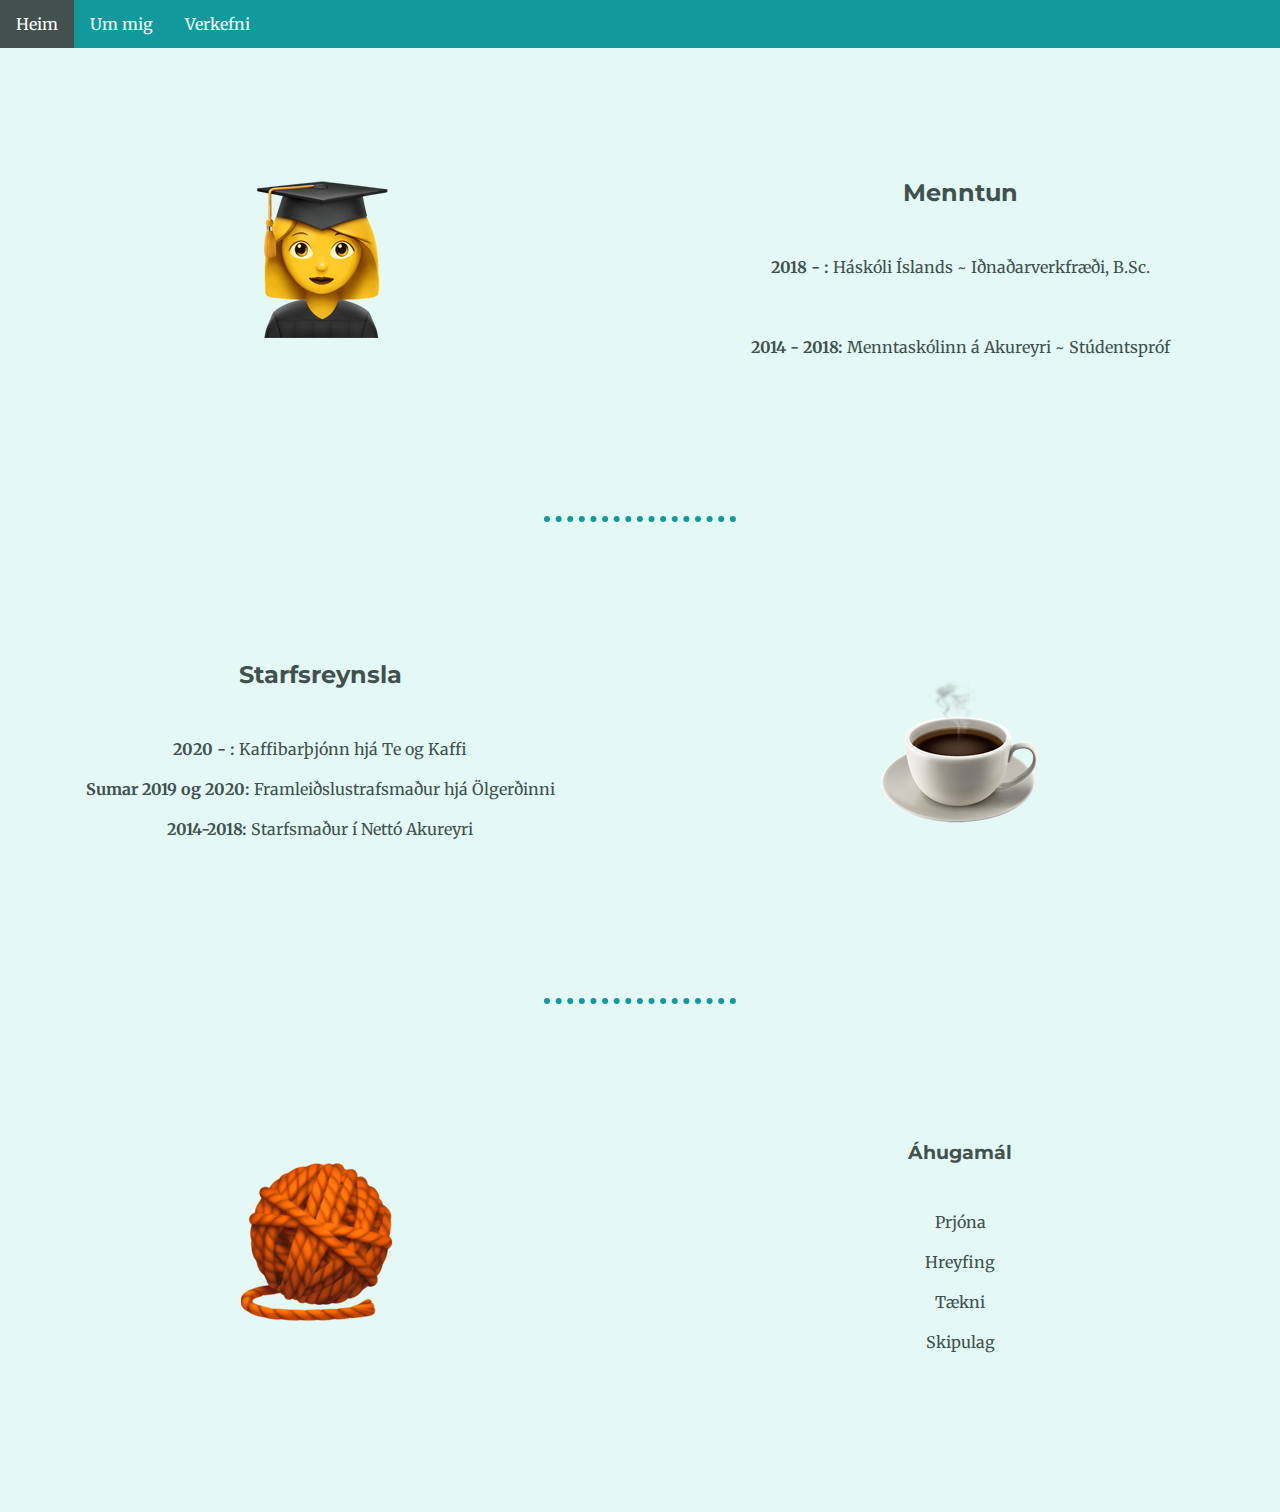
==== about.html @ ed99c7dd "Add files via upload" ====
<!DOCTYPE html>
<html lang="en" dir="ltr">
  <head>
    <meta charset="utf-8">
    <title>Um mig</title>
    <link rel="stylesheet" href="CSS/styles.css">
    <link rel="icon" href="favicon.ico">
    <link rel="preconnect" href="https://fonts.gstatic.com">
    <link href="https://fonts.googleapis.com/css2?family=Merriweather:wght@300&family=Montserrat&family=Sacramento&display=swap" rel="stylesheet">

  </head>
  <body>
    <div class="sidebar">
      <ul>
        <li><a href="index.html">Heim</a></li>
        <li><a href="about.html">Um mig</a></li>
        <li class="dropdown">
          <a href="javascript:void(0)" class="dropbtn">Verkefni</a>
          <div class="dropdown-content">
            <a href="V1.html">V1 - Vefsíðan mín</a>
            <a href="#">V2</a>
          </div>
        </li>
      </ul>
    </div>

    <div class="row">
      <div class="column">
        <br>
        <img src="images/books.png" alt="">
        <br>
        <br>
        <br>
      </div>

      <div class="column">
        <h2>Menntun</h2>
        <p><b>2018 - :</b> Háskóli Íslands ~ Iðnaðarverkfræði, B.Sc.
          <br>
          <br>
          <b>2014 - 2018:</b> Menntaskólinn á Akureyri ~ Stúdentspróf</p>
          <br>
      </div>
    </div>

    <hr>

    <div class="row">

      <div class="column">
        <h2>Starfsreynsla</h2>
        <p>
          <b>2020 -	:</b> Kaffibarþjónn hjá Te og Kaffi
          <br>
          <b>Sumar 2019 og 2020:</b>	Framleiðslustrafsmaður hjá Ölgerðinni
          <br>
          <b>2014-2018:</b>	Starfsmaður í Nettó Akureyri
        </p>
      </div>

      <div class="column">
        <br>
        <br>
        <img src="images/coffee.png" alt="">
      </div>

    </div>

    <hr>

    <div class="row">

      <div class="column">
        <br>
        <br>
        <img src="images/yarn.png" alt="">
      </div>

      <div class="column">
        <h3>Áhugamál</h3>
        <p>Prjóna <br>
          Hreyfing <br>
          Tækni <br>
          Skipulag </p>
      </div>
    </div>

<br>
<br>




    </div>
  </body>
</html>
---- CSS/styles.css ----
.container {
  position: relative;
  padding-top: 140px;
  height: 560px;
}

.efra-sky {
  position: absolute;
  right: 300px;
  top: 50px;
}

.nedra-sky {
  position: absolute;
  left: 300px;
  bottom: 250px;
}
.fjall{
  position: relative;
  top: 50px;
}

* {
  box-sizing: border-box;
}

.row {
  display: flex;
  padding-top: 100px;
  padding-bottom: 60px;
}

.column {
  flex: 50%;
  padding: 10px;
  height: 300px;
}

.button{
  position: relative;
  display: inline-block;
  border-radius: 0.35em;
  color: #fff !important;
  text-decoration: none;
  padding: 0.75em 2.5em 0.75em 2.5em;
  background-color: #11999e;
  border: 0;
  cursor: pointer;
}

body {
  background-color: #E4f9f5;
  text-align: center;
  margin: 0;
  font-family: 'Merriweather', serif;
  color: #40514e;
}

h1 {
  margin: 0 auto 0 auto;
  font-family: 'Montserrat', sans-serif;
}

h2 {
  font-family: 'Montserrat', sans-serif;
}

h3 {
  font-family: 'Montserrat', sans-serif;
}

p{
  padding: 20px;
  line-height: 40px;
}

hr{
  background-color: #E4f9f5;
  border-style: dotted none none;
  border-color: #11999e;
  border-width: 6px;
  width: 15%;
}

ul {
  list-style-type: none;
  margin: 0;
  padding: 0;
  overflow: hidden;
  background-color: #11999e;
}

li {
  float: left;
}

li a, .dropbtn {
  display: inline-block;
  color: white;
  text-align: center;
  padding: 14px 16px;
  text-decoration: none;
}

li a:hover, .dropdown:hover .dropbtn {
  background-color: #40514e;
}

li.dropdown {
  display: inline-block;
}

.dropdown-content {
  display: none;
  position: absolute;
  background-color: #f9f9f9;
  min-width: 160px;
  box-shadow: 0px 8px 16px 0px rgba(0,0,0,0.2);
  z-index: 1;
}

.dropdown-content a {
  color: #40514e;
  padding: 12px 16px;
  text-decoration: none;
  display: block;
  text-align: left;
}

.dropdown-content a:hover {background-color: #f1f1f1;}

.dropdown:hover .dropdown-content {
  display: block;
}
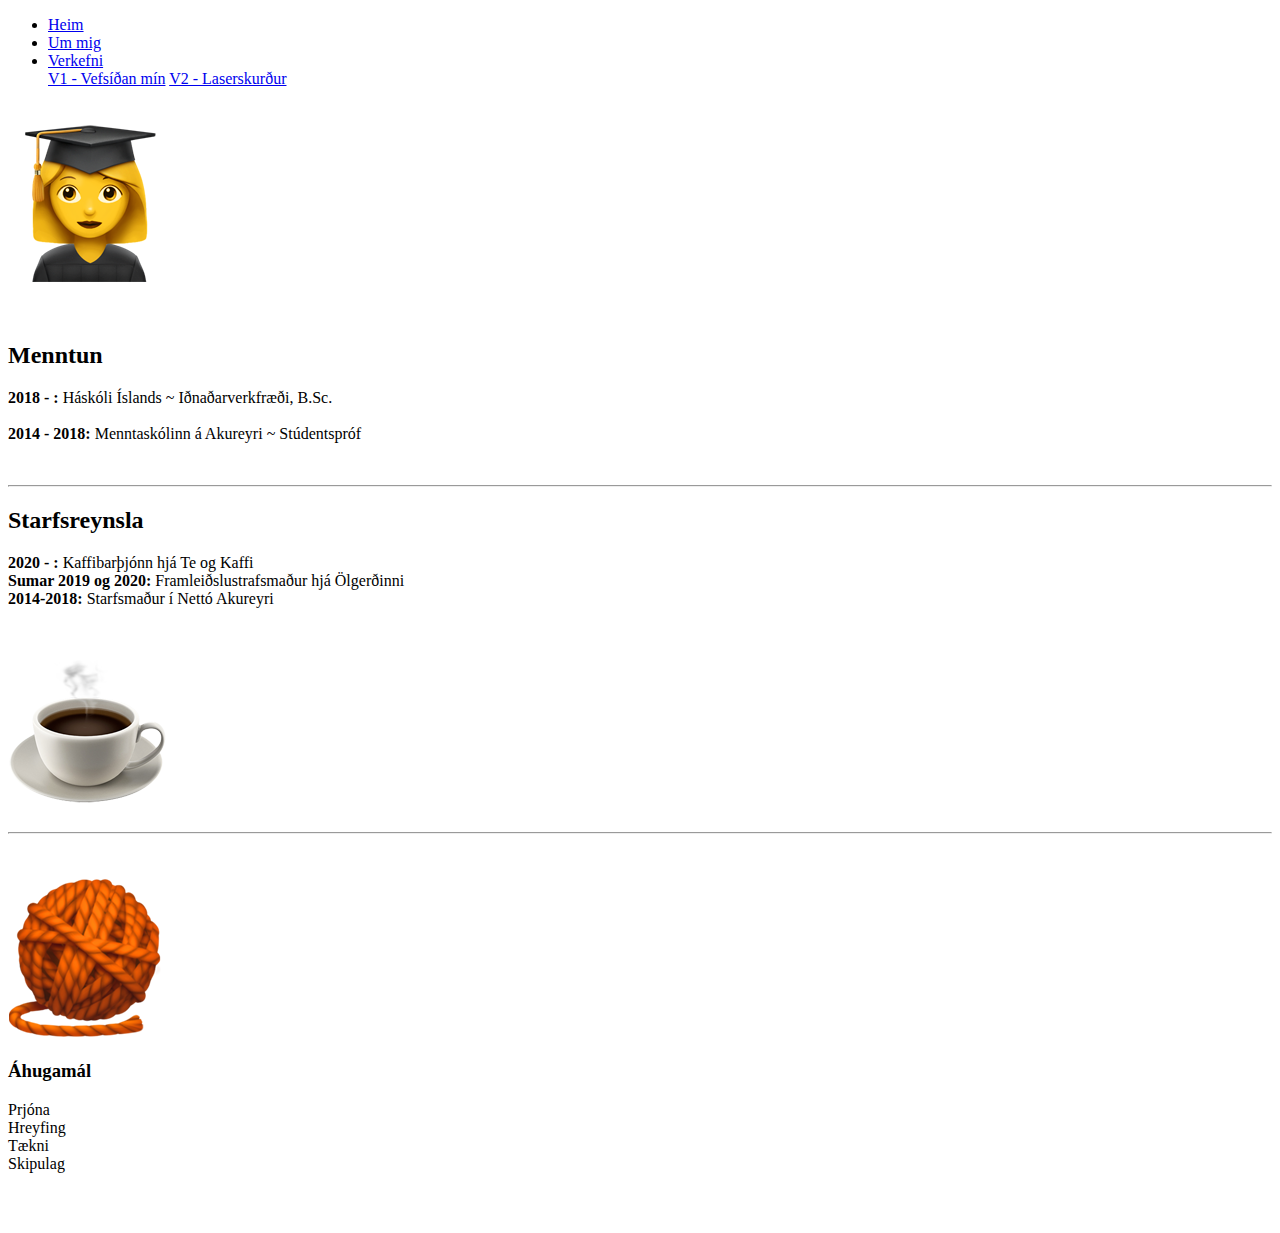
==== commit 13c69068: "Add files via upload" ====
--- a/about.html
+++ b/about.html
@@ -18,7 +18,7 @@
           <a href="javascript:void(0)" class="dropbtn">Verkefni</a>
           <div class="dropdown-content">
             <a href="V1.html">V1 - Vefsíðan mín</a>
-            <a href="#">V2</a>
+            <a href="V2.html">V2 - Laserskurður</a>
           </div>
         </li>
       </ul>
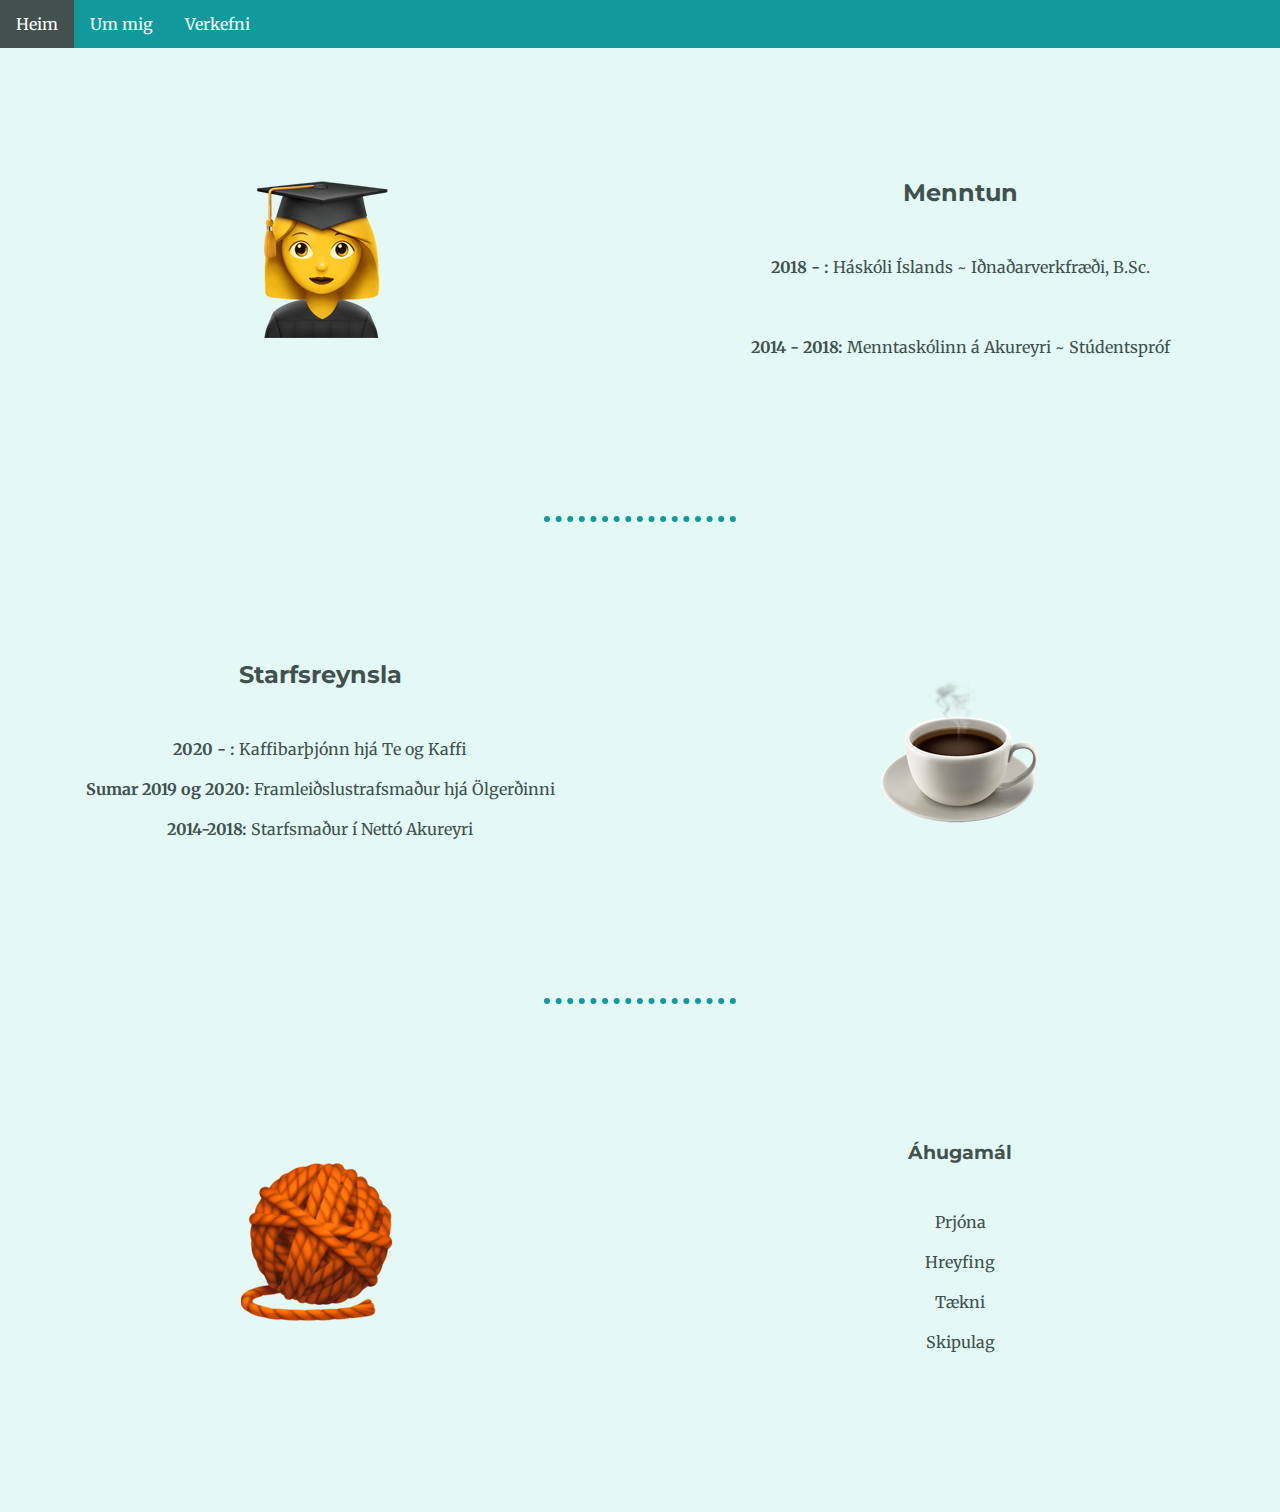
==== commit a84f6d3f: "Add files via upload" ====
--- a/about.html
+++ b/about.html
@@ -19,6 +19,7 @@
           <div class="dropdown-content">
             <a href="V1.html">V1 - Vefsíðan mín</a>
             <a href="V2.html">V2 - Laserskurður</a>
+            <a href="H1.html">H1 - Kerf prófun</a>
           </div>
         </li>
       </ul>
--- a/CSS/styles.css
+++ b/CSS/styles.css
@@ -0,0 +1,146 @@
+.container {
+  position: relative;
+  padding-top: 140px;
+  height: 560px;
+}
+
+.efra-sky {
+  position: absolute;
+  right: 300px;
+  top: 50px;
+}
+
+.nedra-sky {
+  position: absolute;
+  left: 300px;
+  bottom: 250px;
+}
+.fjall{
+  position: relative;
+  top: 50px;
+}
+
+.teikningar{
+  width: 70%;
+}
+
+.param{
+  width: 70%;
+}
+
+.timi{
+  width: 40%;
+}
+
+* {
+  box-sizing: border-box;
+}
+
+.row {
+  display: flex;
+  padding-top: 100px;
+  padding-bottom: 60px;
+}
+
+.column {
+  flex: 50%;
+  padding: 10px;
+  height: 300px;
+}
+
+.button{
+  position: relative;
+  display: inline-block;
+  border-radius: 0.35em;
+  color: #fff !important;
+  text-decoration: none;
+  padding: 0.75em 2.5em 0.75em 2.5em;
+  background-color: #11999e;
+  border: 0;
+  cursor: pointer;
+}
+
+body {
+  background-color: #E4f9f5;
+  text-align: center;
+  margin: 0;
+  font-family: 'Merriweather', serif;
+  color: #40514e;
+}
+
+h1 {
+  margin: 0 auto 0 auto;
+  font-family: 'Montserrat', sans-serif;
+}
+
+h2 {
+  font-family: 'Montserrat', sans-serif;
+}
+
+h3 {
+  font-family: 'Montserrat', sans-serif;
+}
+
+p{
+  padding: 20px;
+  line-height: 40px;
+}
+
+hr{
+  background-color: #E4f9f5;
+  border-style: dotted none none;
+  border-color: #11999e;
+  border-width: 6px;
+  width: 15%;
+}
+
+ul {
+  list-style-type: none;
+  margin: 0;
+  padding: 0;
+  overflow: hidden;
+  background-color: #11999e;
+}
+
+li {
+  float: left;
+}
+
+li a, .dropbtn {
+  display: inline-block;
+  color: white;
+  text-align: center;
+  padding: 14px 16px;
+  text-decoration: none;
+}
+
+li a:hover, .dropdown:hover .dropbtn {
+  background-color: #40514e;
+}
+
+li.dropdown {
+  display: inline-block;
+}
+
+.dropdown-content {
+  display: none;
+  position: absolute;
+  background-color: #f9f9f9;
+  min-width: 160px;
+  box-shadow: 0px 8px 16px 0px rgba(0,0,0,0.2);
+  z-index: 1;
+}
+
+.dropdown-content a {
+  color: #40514e;
+  padding: 12px 16px;
+  text-decoration: none;
+  display: block;
+  text-align: left;
+}
+
+.dropdown-content a:hover {background-color: #f1f1f1;}
+
+.dropdown:hover .dropdown-content {
+  display: block;
+}
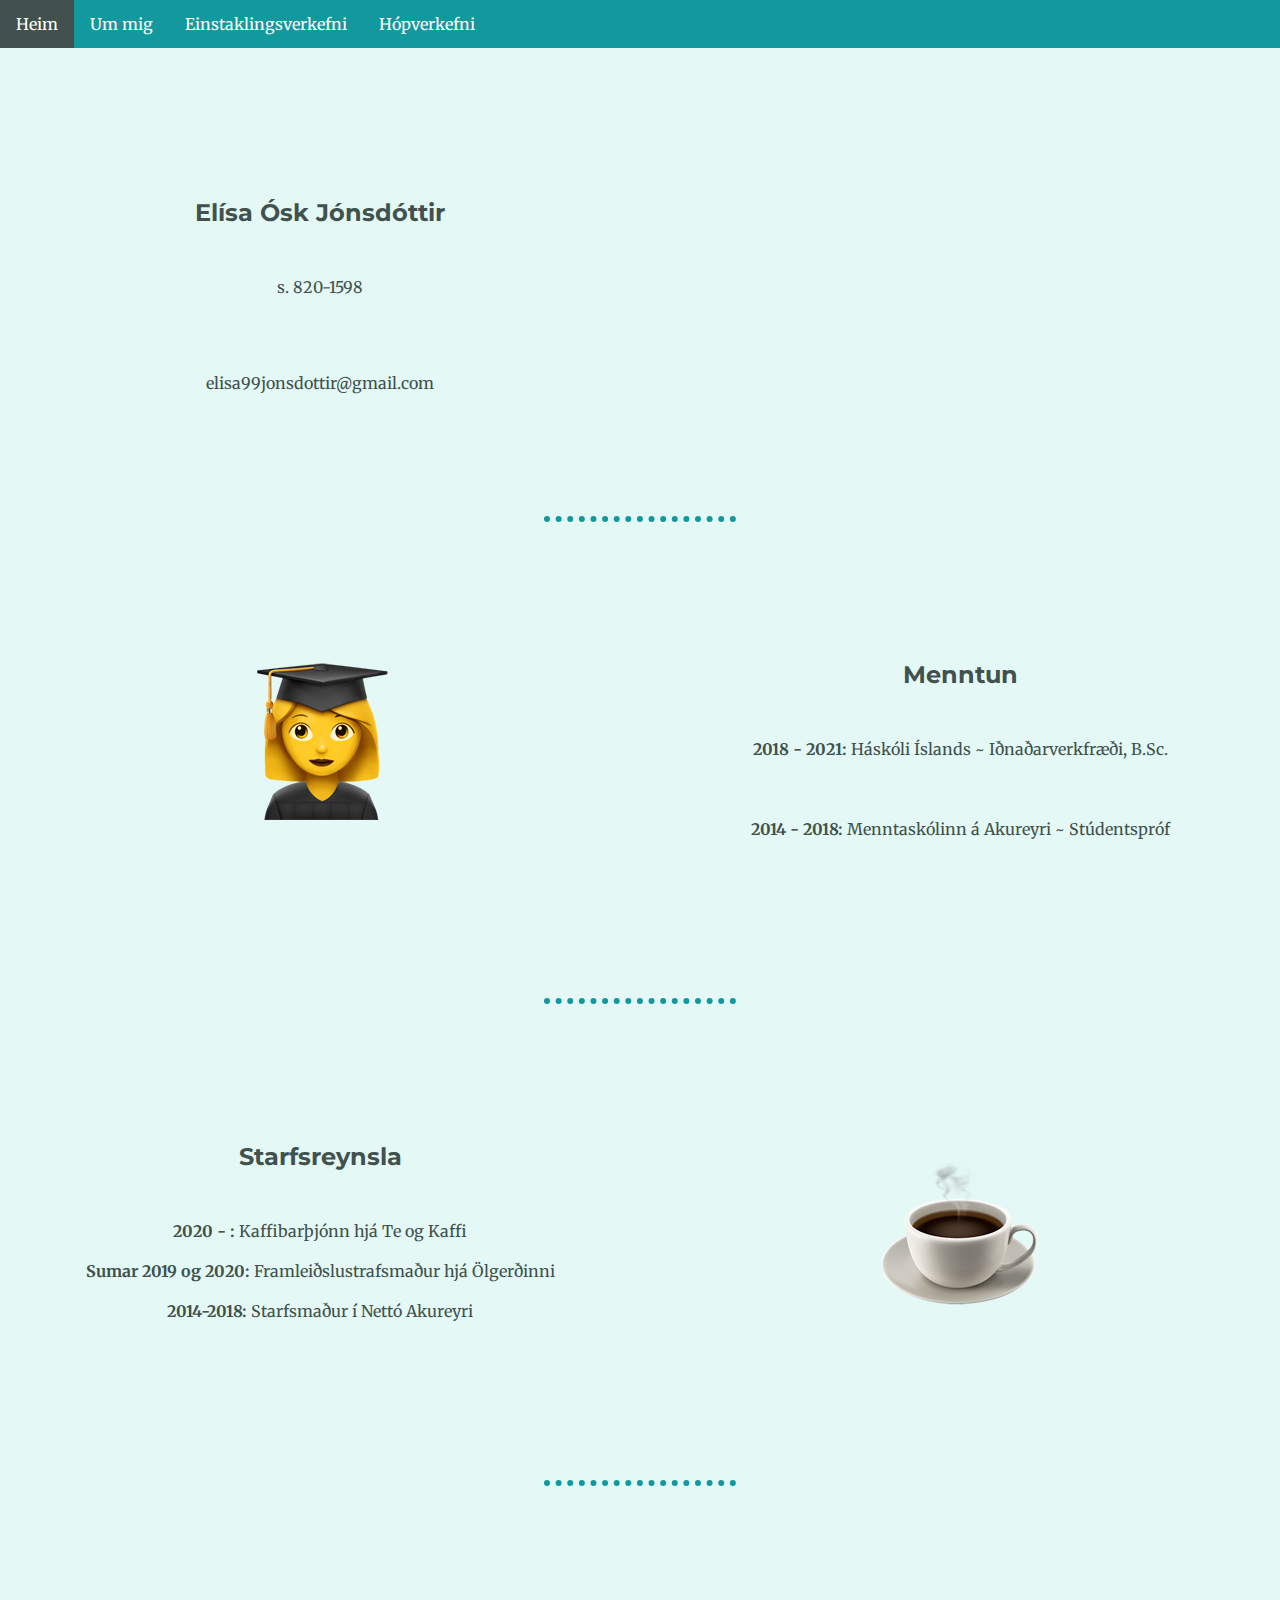
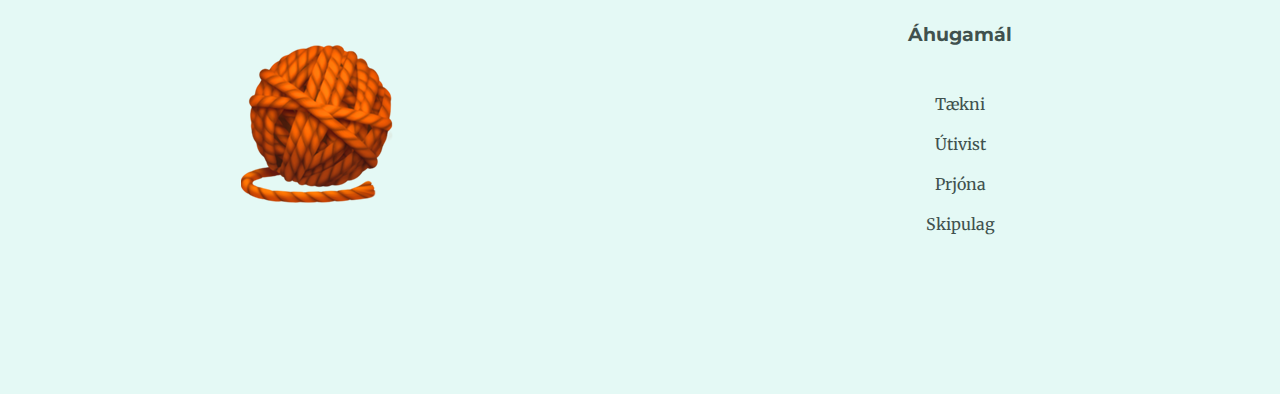
==== commit 4c411b1c: "Verkefni 4 og 5, ásamt uppfærslu á verkefnum 2 og 3" ====
--- a/about.html
+++ b/about.html
@@ -15,15 +15,46 @@
         <li><a href="index.html">Heim</a></li>
         <li><a href="about.html">Um mig</a></li>
         <li class="dropdown">
-          <a href="javascript:void(0)" class="dropbtn">Verkefni</a>
+          <a href="javascript:void(0)" class="dropbtn">Einstaklingsverkefni</a>
           <div class="dropdown-content">
             <a href="V1.html">V1 - Vefsíðan mín</a>
-            <a href="V2.html">V2 - Laserskurður</a>
-            <a href="H1.html">H1 - Kerf prófun</a>
+            <a href="V2.html">V2 - Tölvustuddur skurður</a>
+            <a href="V3.html">V3 - 3D prentun og skönnun</a>
+            <a href="V4.html">V4 - Að fræsa eitthvað stórt</a>
+            <a href="V5.html">V5 - Að fræsa og undirbúa mót</a>
+          </div>
+        </li>
+        <li class="dropdown">
+          <a href="javascript:void(0)" class="dropbtn">Hópverkefni</a>
+          <div class="dropdown-content">
+            <a href="H1.html">V2 - Kerf prófun fyrir tölvustuddan skurð</a>
+            <a href="H2.html">V3 - Prófun fyrir 3D prentun</a>
+            <a href="H4.html">V4 - Að fræsa eitthvað stórt</a>
+            <a href="H5.html">V5 - Að fræsa og undirbúa mót</a>
+            <a href="V6.html">V6 - Lokaverkefni</a>
           </div>
         </li>
       </ul>
     </div>
+
+    <div class="row">
+      <div class="column">
+        <br>
+        <h2>Elísa Ósk Jónsdóttir</h2>
+          <p>s. 820-1598</p>
+          <p>elisa99jonsdottir@gmail.com</p>
+          <br>
+      </div>
+
+      <div class="column">
+        <br>
+        <img class="profun" src="images/eg.jpg" alt="">
+
+          <br>
+      </div>
+    </div>
+
+    <hr>
 
     <div class="row">
       <div class="column">
@@ -36,7 +67,7 @@
 
       <div class="column">
         <h2>Menntun</h2>
-        <p><b>2018 - :</b> Háskóli Íslands ~ Iðnaðarverkfræði, B.Sc.
+        <p><b>2018 - 2021:</b> Háskóli Íslands ~ Iðnaðarverkfræði, B.Sc.
           <br>
           <br>
           <b>2014 - 2018:</b> Menntaskólinn á Akureyri ~ Stúdentspróf</p>
@@ -79,9 +110,9 @@
 
       <div class="column">
         <h3>Áhugamál</h3>
-        <p>Prjóna <br>
-          Hreyfing <br>
-          Tækni <br>
+        <p>Tækni <br>
+          Útivist <br>
+          Prjóna <br>
           Skipulag </p>
       </div>
     </div>
--- a/CSS/styles.css
+++ b/CSS/styles.css
@@ -32,6 +32,14 @@
   width: 40%;
 }
 
+.profun{
+  width: 30%;
+}
+
+.tveirnull{
+  width: 20%;
+}
+
 * {
   box-sizing: border-box;
 }
@@ -58,6 +66,16 @@
   background-color: #11999e;
   border: 0;
   cursor: pointer;
+}
+
+a {
+  color: #11999e;
+  text-decoration: none;
+  background:
+    linear-gradient(currentColor, transparent, currentColor, transparent, currentColor, transparent, currentColor)
+    repeat-x
+
+  box-decoration-break: clone;
 }
 
 body {
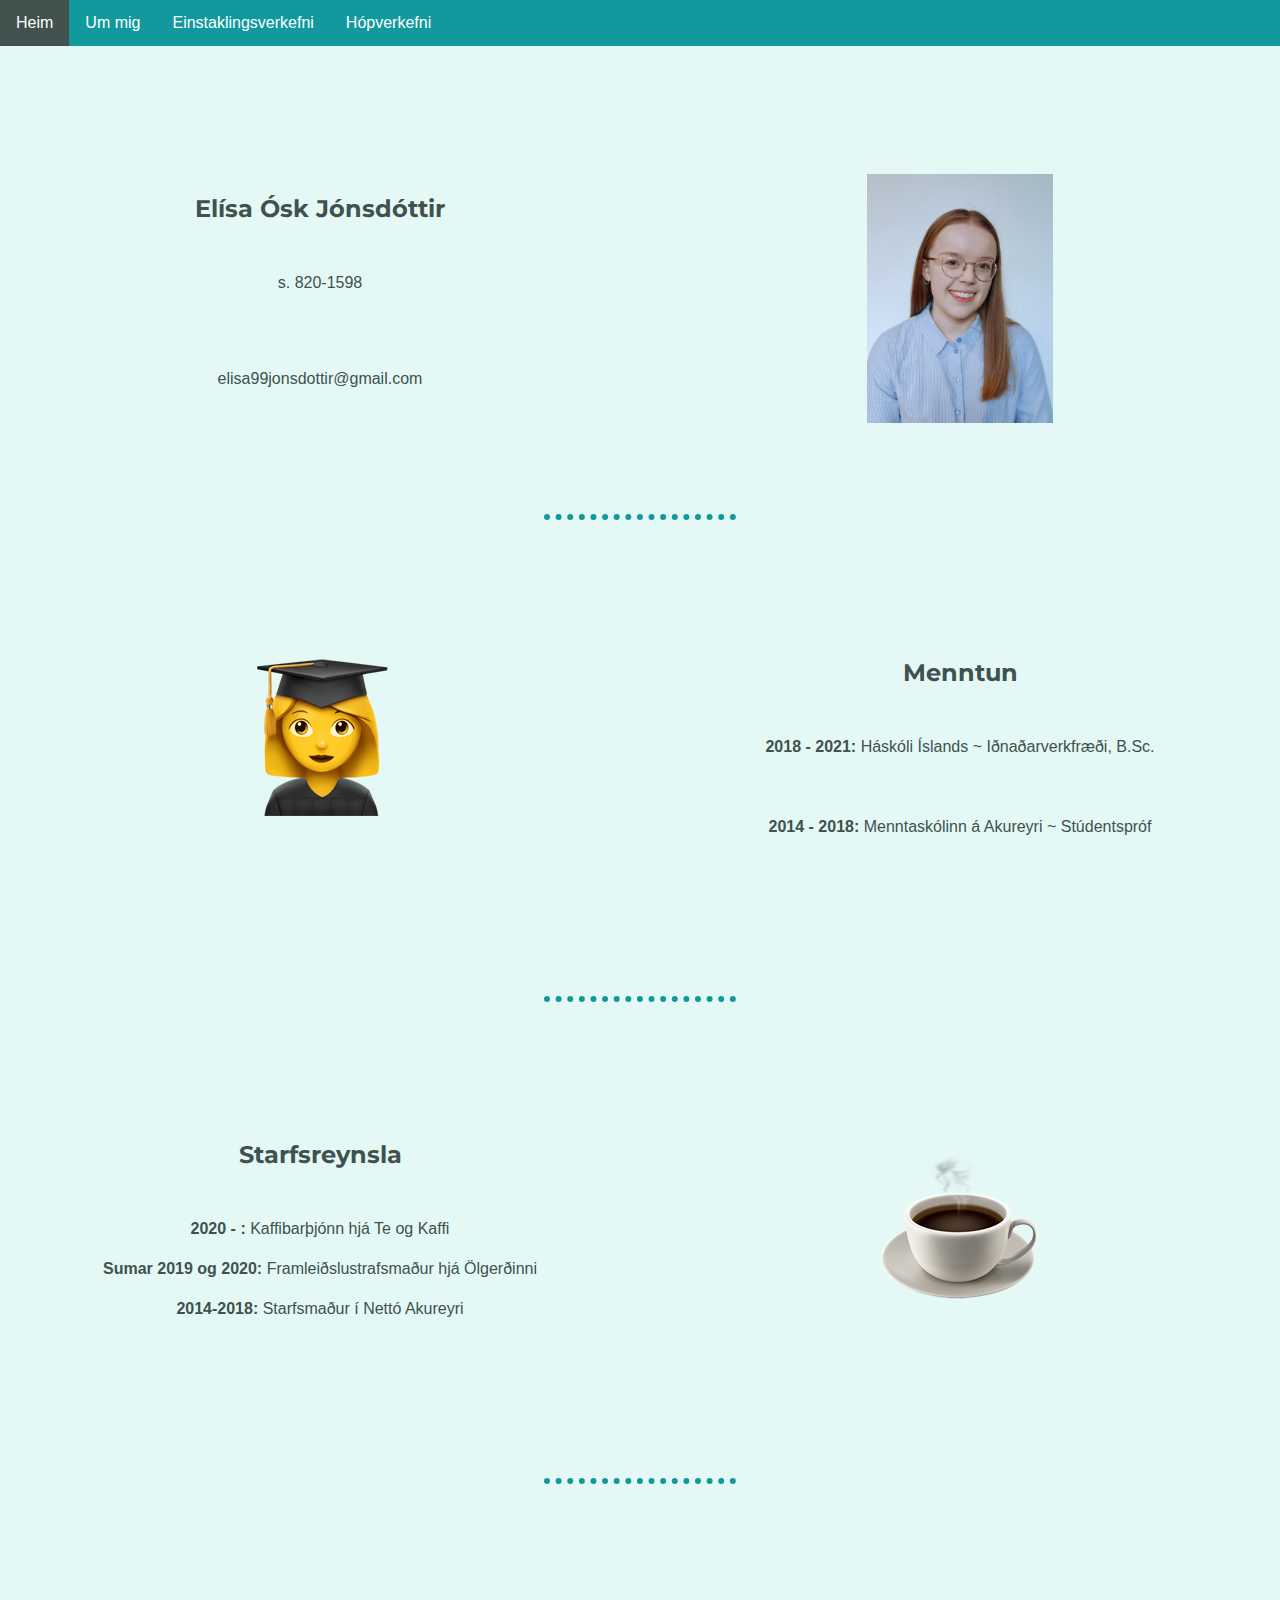
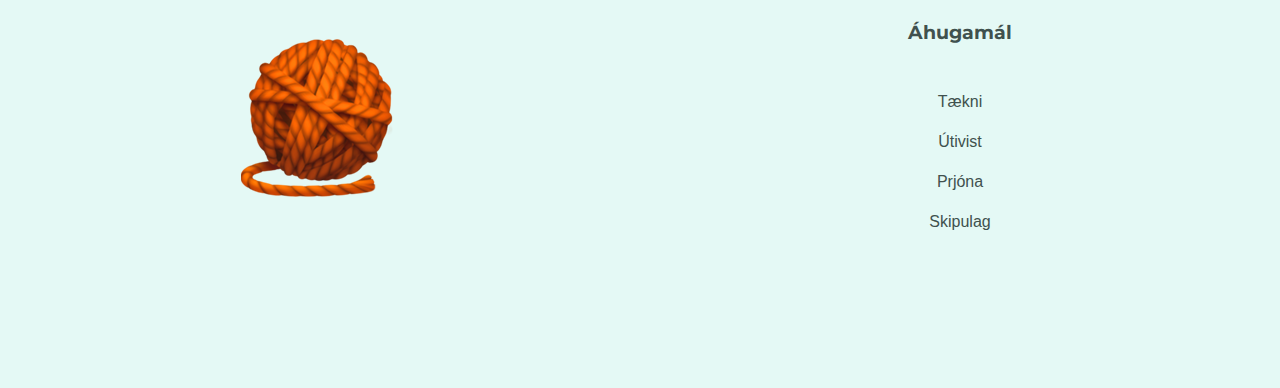
==== commit 271f769e: "Add files via upload" ====
--- a/about.html
+++ b/about.html
@@ -11,7 +11,7 @@
   </head>
   <body>
     <div class="sidebar">
-      <ul>
+      <ul class="banner">
         <li><a href="index.html">Heim</a></li>
         <li><a href="about.html">Um mig</a></li>
         <li class="dropdown">
--- a/CSS/styles.css
+++ b/CSS/styles.css
@@ -36,6 +36,10 @@
   width: 30%;
 }
 
+.halft{
+  width: 50%;
+}
+
 .tveirnull{
   width: 20%;
 }
@@ -54,6 +58,27 @@
   flex: 50%;
   padding: 10px;
   height: 300px;
+}
+
+.row1{
+  display: flex;
+  padding-top: 0px;
+  padding-bottom: 0px;
+}
+
+.column1{
+  flex: 50%;
+  padding: 10px;
+  height: 10px;
+}
+
+.center {
+  margin-left: auto;
+  margin-right: auto;
+}
+
+table,th,td{
+  border: 1px solid #40514e;
 }
 
 .button{
@@ -104,6 +129,11 @@
   line-height: 40px;
 }
 
+.p-listi{
+  padding: 10px;
+  line-height: 25px;
+}
+
 hr{
   background-color: #E4f9f5;
   border-style: dotted none none;
@@ -112,7 +142,7 @@
   width: 15%;
 }
 
-ul {
+.banner {
   list-style-type: none;
   margin: 0;
   padding: 0;
@@ -162,3 +192,35 @@
 .dropdown:hover .dropdown-content {
   display: block;
 }
+
+%boxshadow {
+  box-shadow: 0.25rem 0.25rem 0.6rem rgba(0,0,0,0.05), 0 0.5rem 1.125rem rgba(75,0,0,0.05);
+}
+
+
+
+/*** STYLE ***/
+*,
+*:before,
+*:after {
+  box-sizing: border-box;
+}
+
+html,
+body {
+  margin: 0;
+  padding: 0;
+}
+
+body {
+  background-color: $white;
+  color: $black;
+  font-family: 'Raleway', sans-serif;
+}
+
+main {
+  display: block;
+  margin: 0 auto;
+  max-width: 40rem;
+  padding: 1rem;
+}
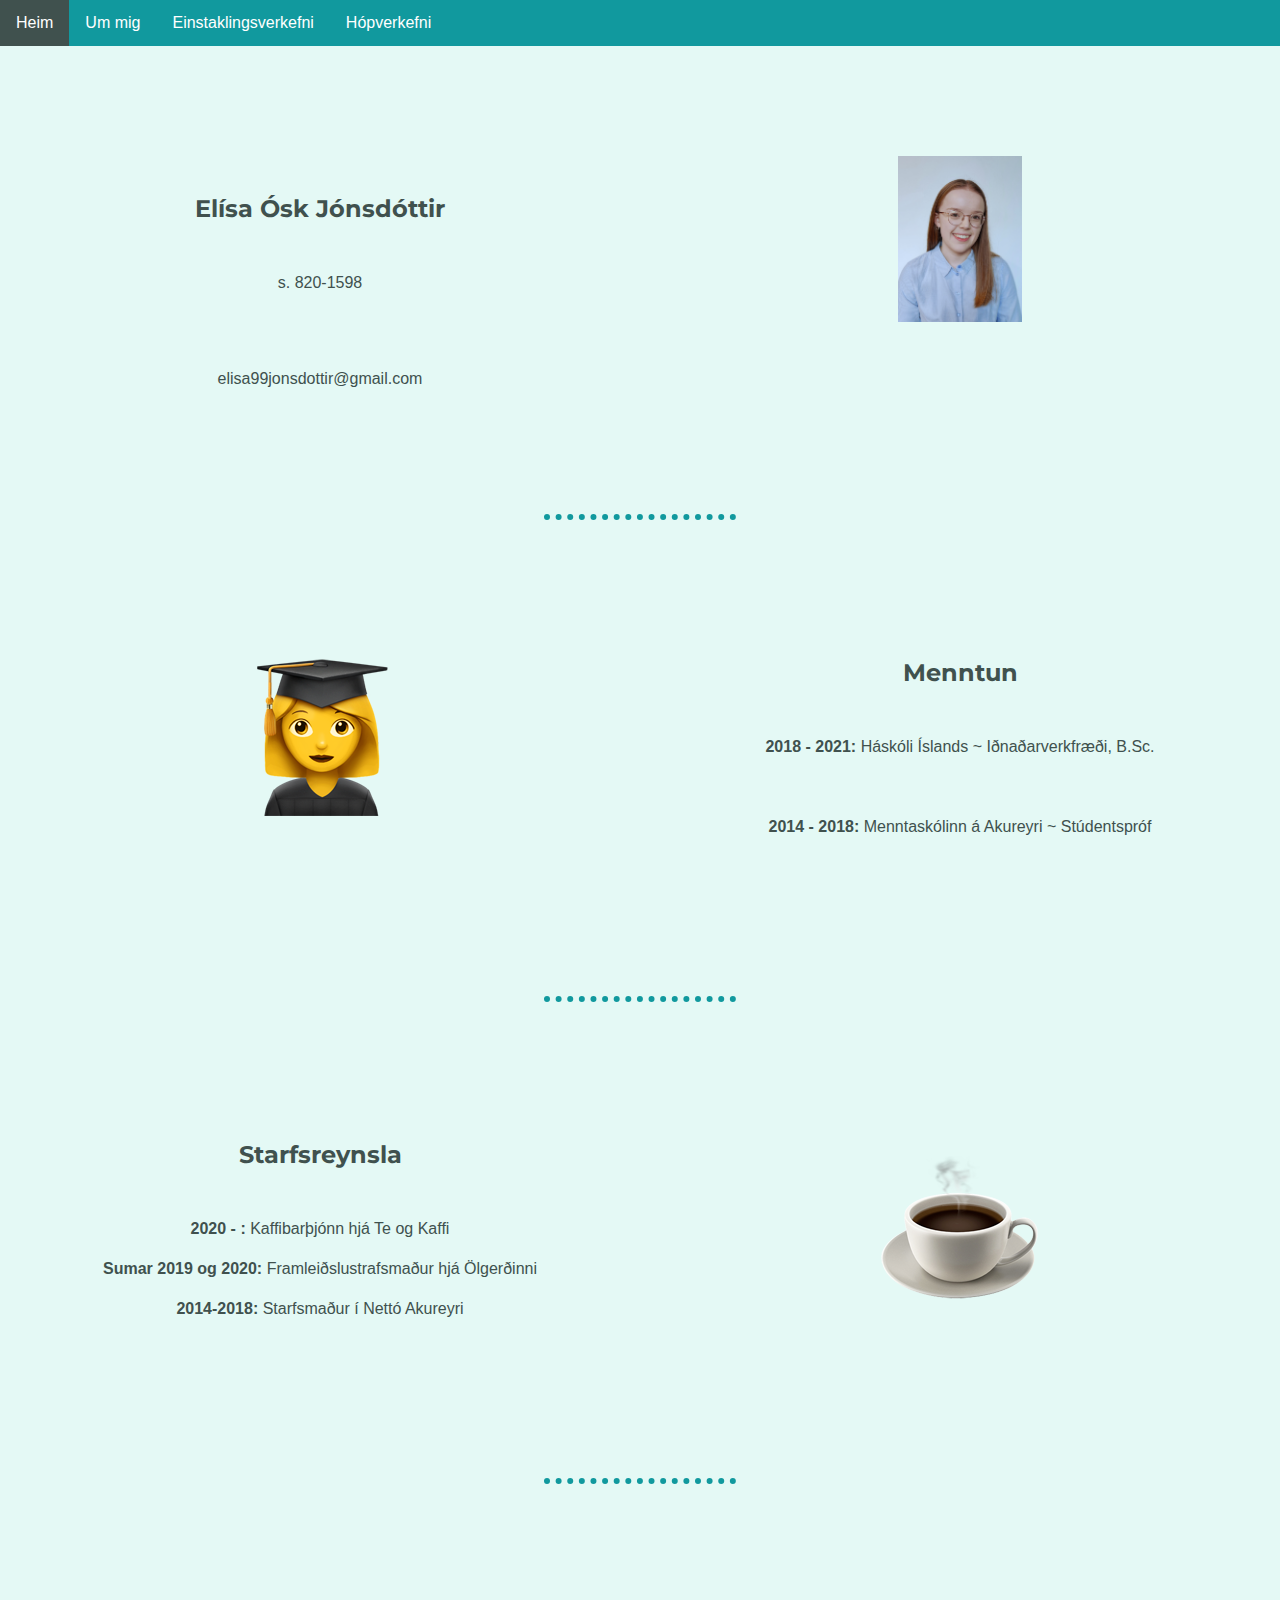
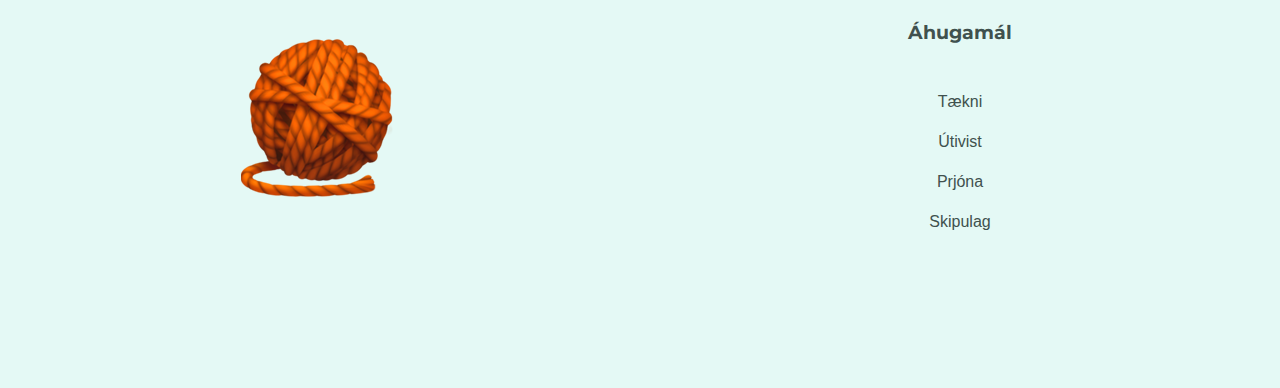
==== commit fa54c82d: "Add files via upload" ====
--- a/about.html
+++ b/about.html
@@ -47,8 +47,7 @@
       </div>
 
       <div class="column">
-        <br>
-        <img class="profun" src="images/eg.jpg" alt="">
+        <img class="tveirnull" src="images/eg.jpg" alt="">
 
           <br>
       </div>
--- a/CSS/styles.css
+++ b/CSS/styles.css
@@ -63,7 +63,7 @@
 .row1{
   display: flex;
   padding-top: 0px;
-  padding-bottom: 0px;
+  padding-bottom: 80px;
 }
 
 .column1{
